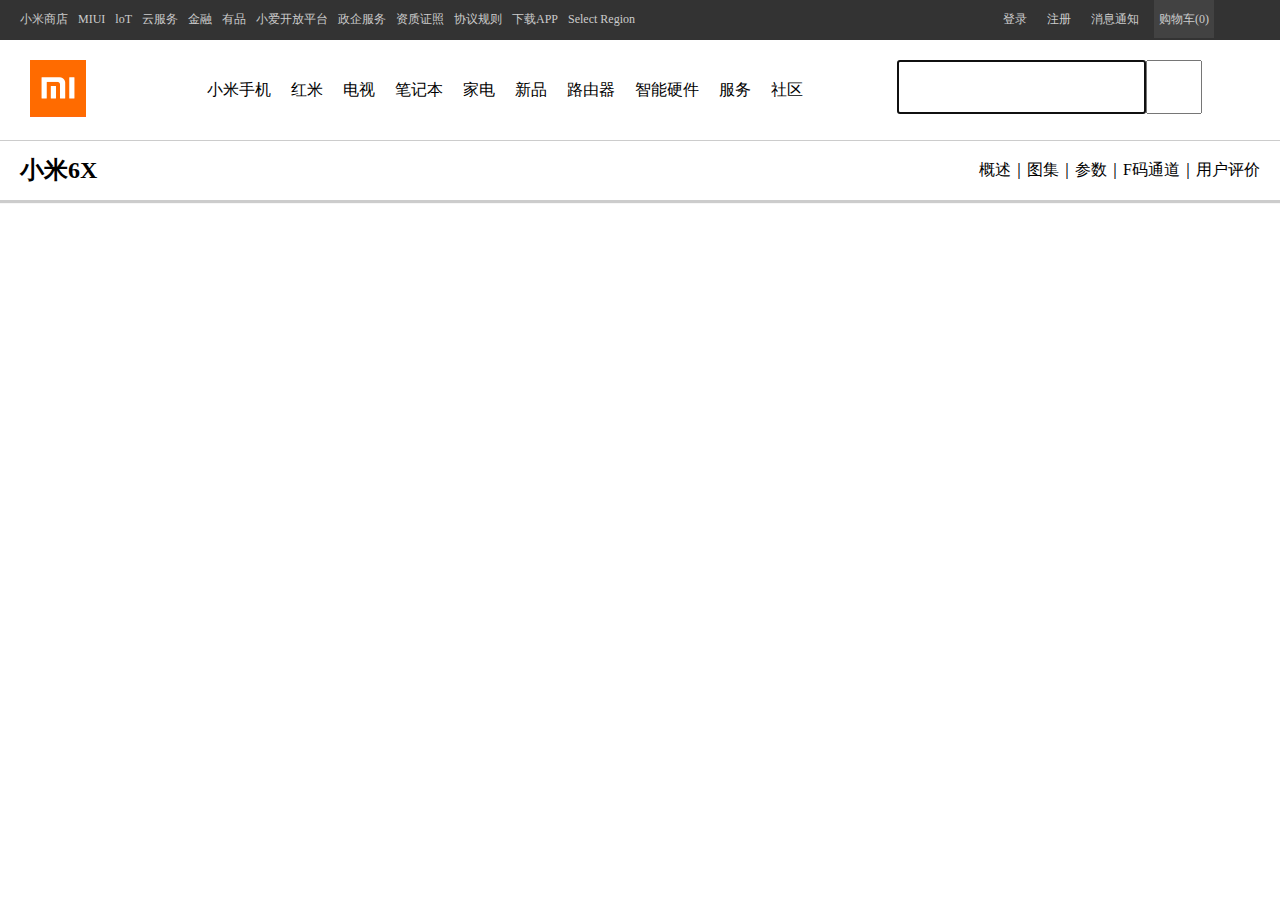
==== commodity.html @ 2d751a64 "传送" ====
<!DOCTYPE html>
<html lang="en">

<head>
    <meta charset="UTF-8">
    <meta name="viewport" content="width=device-width, initial-scale=1.0">
    <meta http-equiv="X-UA-Compatible" content="ie=edge">
    <link rel="stylesheet" href="css/commodity.css">
    <title>Document</title>
</head>

<body>
        <div class="box0">
        <div class="box1">
            <div class="box1 box-1">
                <ul class="list1">
                    <li>小米商店</li>
                    <li>MIUI</li>
                    <li>loT</li>
                    <li>云服务</li>
                    <li>金融</li>
                    <li>有品</li>
                    <li>小爱开放平台</li>
                    <li>政企服务</li>
                    <li>资质证照</li>
                    <li>协议规则</li>
                    <li>下载APP</li>
                    <li>Select Region</li>
                </ul>
            </div>
            <div class="box1 box-2">
                <ul id="list2">
                    <li>登录</li>
                    <li>注册</li>
                    <li>消息通知</li>
                    <li>购物车(0)</li>
                </ul>
            </div>
        </div>
        <div class="box2">
            <div class="box2 box2-1">
                <img src="image/home/logo-footer.png" alt="">
            </div>
            <div class="box2 box2-2">
                <ul id="list1">
                    <li>小米手机</li>
                    <li>红米</li>
                    <li>电视</li>
                    <li>笔记本</li>
                    <li>家电</li>
                    <li>新品</li>
                    <li>路由器</li>
                    <li>智能硬件</li>
                    <li>服务</li>
                    <li>社区</li>
                </ul>
            </div>
            <div class="box2 box2-3">
                <form action="">
                    <input type="text" class="box2 box2-3 inp1" autofocus="autofocus">
                    <input type="text" class="box2 box2-3 inp2">
                </form>
            </div>
            </div>
        <div class="box3">
            <div class="box3-1">
                <h2>小米6X</h2>
            </div>
            <ul class="list3">
                <li>概述</li>
                <li>｜</li>
                <li>图集</li>
                <li>｜</li>
                <li>参数</li>
                <li>｜</li>
                <li>F码通道</li>
                <li>｜</li>
                <li>用户评价</li>
            </ul>
        </div>
</body>

</html>
---- css/commodity.css ----
* {
    margin: 0;
    padding: 0;
}

ul li {
    list-style: none;
}

.box1 {
    width: 100%;
    height: 40px;
    background: #333;
    position: relative;
}

.box1 .box-1 {
    float: left;
    width: 981px;
}

.box1 .box-1 .list1 li {
    color: #ccc;
    float: left;
    line-height: 28px;
    padding: 5px;
    font-size: 12px;
}

.box1 .box-1 .list1 {
    padding-left: 15px;
}

.box1 .box-2 {
    float: right;
    width: 282px;
}

.box1 .box-2 #list2 li {
    float: left;
    color: #ccc;
    padding: 5px;
    line-height: 28px;
    font-size: 12px;
    margin-right: 10px;
}

.box1 .box-2 #list2 li:last-child {
    background: #424242;
}

.box2 {
    margin: auto;
    width: 1220px;
    height: 100px;
    position: relative;
    font-size: 0;
}

.box2 .box2-1 {
    float: left;
    width: 57px;
    height: 56px;
    margin-top: 20px;
}

.box2 .box2-2 {
    float: left;
    width: 650px;
    height: 100px;
    margin-left: 100px;
    font-size: 16px;
}

.box2 .box2-2 #list1 li {
    float: left;
    line-height: 100px;
    padding-left: 20px;
}

.box2 .box2-3 .inp1 {
    position: relative;
    width: 245px;
    height: 50px;
    margin-left: 60px;
    margin-top: 20px;
}

.box2 .box2-3 .inp2 {
    position: relative;
    width: 52px;
    height: 50px;
}
.box0{
    border-bottom:1px solid #ccc;
}
.box3{
    width: 100%;
    position: relative;
    float: left;
    height: 60px;
    border-bottom:0.5px  #ccc;
    box-shadow: #ccc 1px 2px 1px 1px;
}
.box3-1{
    height: 60px;
    float: left;
    line-height: 60px;
    margin-left: 20px;
}
.box3 .list3{
    margin-right: 20px;
    height: 60px;
    float: right;
}
.box3 .list3 li{
    float: left;
    line-height: 60px;
}
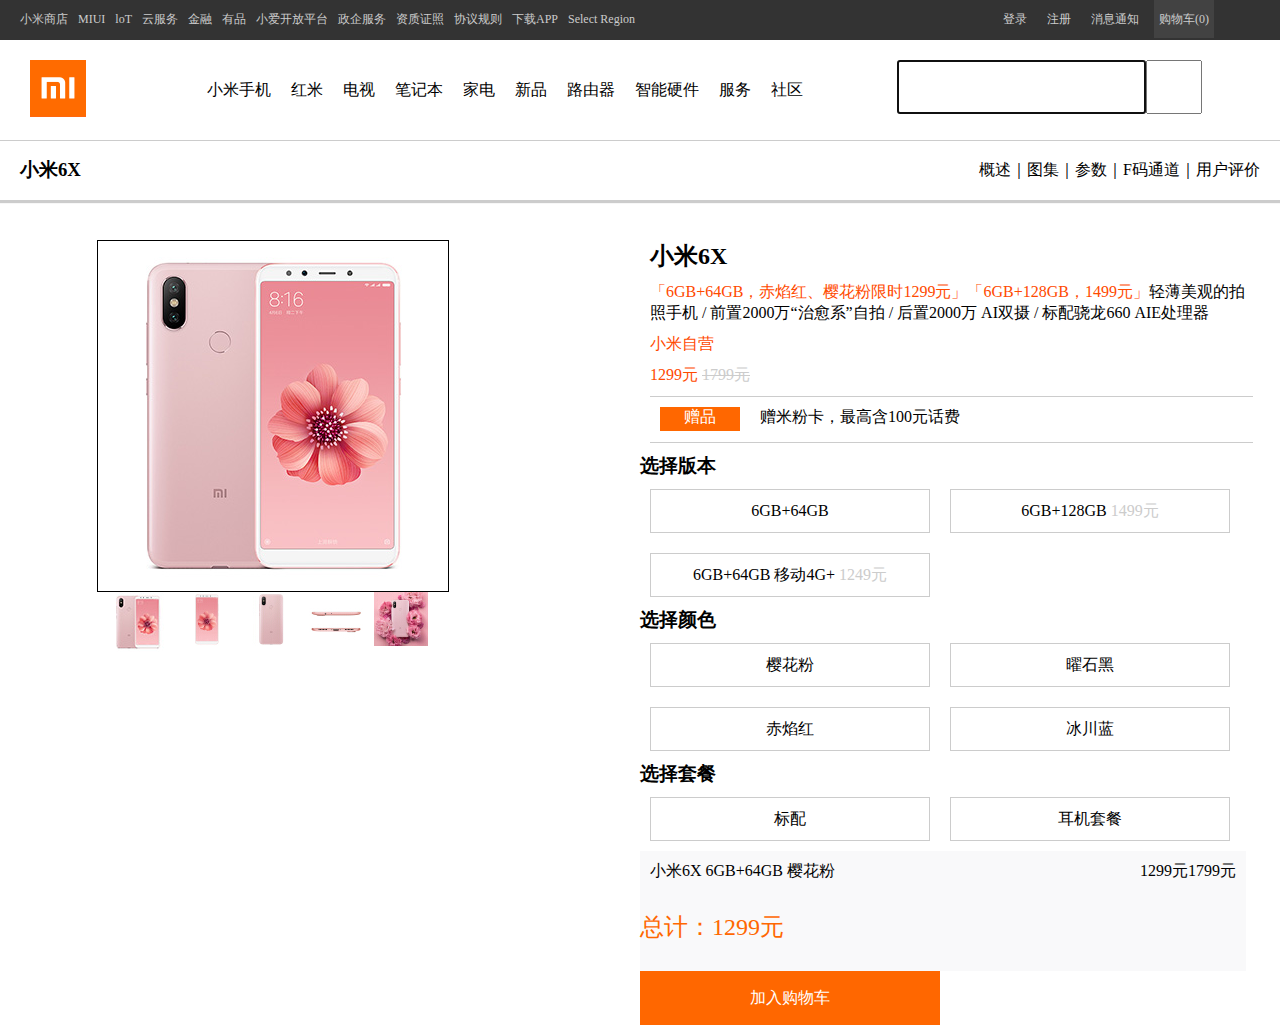
==== commit 2f79e76c: "传送" ====
--- a/commodity.html
+++ b/commodity.html
@@ -10,7 +10,7 @@
 </head>
 
 <body>
-        <div class="box0">
+    <div class="box0">
         <div class="box1">
             <div class="box1 box-1">
                 <ul class="list1">
@@ -61,10 +61,10 @@
                     <input type="text" class="box2 box2-3 inp2">
                 </form>
             </div>
-            </div>
+        </div>
         <div class="box3">
             <div class="box3-1">
-                <h2>小米6X</h2>
+                <h3>小米6X</h3>
             </div>
             <ul class="list3">
                 <li>概述</li>
@@ -78,6 +78,155 @@
                 <li>用户评价</li>
             </ul>
         </div>
+        <div class="box4">
+            <div id="box">
+                <div id="small">
+                    <!--小图区-->
+                    <img src="image/home/pms1.jpg" alt="" />
+                    <div id="mask"></div>
+                    <!--遮罩层-->
+                </div>
+                <div id="big">
+                    <!--大图区-->
+                    <img src="image/home/pms.jpg" alt="" id="bigImg" />
+                </div>
+            </div>
+            <div id="box6">
+                <div id="box1"><img src="image/home/pms2.jpg" alt=""></div>
+                <div id="box2"><img src="image/home/yhf1.jpg" alt=""></div>
+                <div id="box3"><img src="image/home/yhf2.jpg" alt=""></div>
+                <div id="box4"><img src="image/home/yhf3.jpg" alt=""></div>
+                <div id="box5"><img src="image/home/yhf4.jpg" alt=""></div>
+                <div class="box4-2"></div>
+            </div>
+        </div>
+        <div class="box5">
+            <div class="box5-1">
+                <ul class="list4">
+                    <li>
+                        <h2>小米6X</h2>
+                    </li>
+                    <li>
+                        <p>
+                            <font color="#ff4a00">「6GB+64GB，赤焰红、樱花粉限时1299元」「6GB+128GB，1499元」</font>轻薄美观的拍照手机 /
+                            前置2000万“治愈系”自拍 / 后置2000万 AI双摄 / 标配骁龙660 AIE处理器
+                        </p>
+                    </li>
+                    <li>
+                        <p>
+                            <font color="#ff4a00">小米自营</font>
+                        </p>
+                    </li>
+                    <li>
+                        <p>
+                            <font color="#ff4a00">1299元 </font>
+                            <font style="text-decoration: line-through;
+                            text-decoration-color: #ccc;
+                            color: #ccc;">1799元</font>
+                        </p>
+                    </li>
+                    <li class="list5">
+                        <div>
+                            <ul>
+                                <li>赠品</li>
+                                <li>赠米粉卡，最高含100元话费</li>
+                            </ul>
+                        </div>
+                    </li>
+                </ul>
+            </div>
+            <div class="box7">
+                <div class="box7-1">
+                    <h3>选择版本</h3>
+                    <ul class="list6">
+                        <li>
+                            6GB+64GB
+                        </li>
+                        <li>
+                            <p>6GB+128GB
+                                <font color="#ccc">1499元</font>
+                            </p>
+                        </li>
+                        <li>
+                            <p>6GB+64GB 移动4G+
+                                <font color="#ccc">1249元</font>
+                            </p>
+                        </li>
+                    </ul>
+                </div>
+                <div class="box7-2">
+                    <h3>选择颜色</h3>
+                    <ul class="list6">
+                        <li>
+                            樱花粉
+                        </li>
+                        <li>
+                            曜石黑
+                        </li>
+                        <li>
+                            赤焰红
+                        </li>
+                        <li>
+                            冰川蓝
+                        </li>
+                    </ul>
+                </div>
+                <div class="box7-3">
+                    <h3>选择套餐</h3>
+                    <ul class="list6">
+                        <li>
+                            标配
+                        </li>
+                        <li>
+                            耳机套餐
+                        </li>
+                    </ul>
+                </div>
+                <div class="box8">
+                    <div class="box8-1">
+                        <p style="float: left">小米6X 6GB+64GB 樱花粉</p>
+                        <p style="float: right">1299元<font>1799元</font>
+                        </p>
+                    </div>
+                    <div class="box8-2">总计：1299元</div>
+                </div>
+                <div class="box9">加入购物车</div>
+            </div>
+        </div>
+        <script src="public.js"></script>
+        <script>
+            $id("box").onmouseenter = function () {
+                $id("mask").style.display = "block";
+                $id("big").style.display = "block";
+            }
+            $id("box").onmouseleave = function () {
+                $id("mask").style.display = "none";
+                $id("big").style.display = "none";
+            }
+            $id("box").onmousemove = function (e) {
+                var e = e || event;
+                var sTop = document.documentElement.scrollTop;
+                var l = e.clientX - $id("box").offsetLeft - $id("mask").offsetWidth / 2;
+                var t = e.clientY - $id("box").offsetTop - $id("mask").offsetHeight - 110;
+                //console.log(t)
+                var maxL = $id("box").clientWidth - $id("mask").offsetWidth;
+                var maxT = $id("box").clientHeight - $id("mask").offsetHeight;
+                l = l < 0 ? 0 : (l > maxL ? maxL : l);
+                t = t < 0 ? 0 : (t > maxT ? maxT : t);
+
+                //console.log(t)
+
+                $id("mask").style.left = l + "px";
+                $id("mask").style.top = t + "px";
+
+                //大图显示：
+                // bigImgLeft / l = (大图的宽度-大图可视区宽度)/(小图宽度-mask的宽度) = 大图宽度/小图宽度 = 大图可视区宽度 / 小图可视区（mask）宽度
+
+
+                $id("bigImg").style.left = -l * ($id("bigImg").offsetWidth / $id("small").offsetWidth) + "px";
+                $id("bigImg").style.top = -t * ($id("bigImg").offsetHeight / $id("small").offsetHeight) + "px";
+            }
+        </script>
 </body>
 
 </html>--- a/css/commodity.css
+++ b/css/commodity.css
@@ -91,29 +91,162 @@
     width: 52px;
     height: 50px;
 }
-.box0{
-    border-bottom:1px solid #ccc;
-}
-.box3{
+
+.box0 {
+    border-bottom: 1px solid #ccc;
+}
+
+.box3 {
     width: 100%;
     position: relative;
     float: left;
     height: 60px;
-    border-bottom:0.5px  #ccc;
+    border-bottom: 0.5px #ccc;
     box-shadow: #ccc 1px 2px 1px 1px;
 }
-.box3-1{
+
+.box3-1 {
     height: 60px;
     float: left;
     line-height: 60px;
     margin-left: 20px;
 }
-.box3 .list3{
+
+.box3 .list3 {
     margin-right: 20px;
     height: 60px;
     float: right;
 }
-.box3 .list3 li{
+
+.box3 .list3 li {
     float: left;
     line-height: 60px;
+}
+.box4{
+    position: relative;
+    float: left;
+    width: 640px;
+    height: 489px;
+}
+#box {
+    margin-left: 97px;
+    margin-top: 40px;
+    width: 350px;
+    height: 350px;
+    border: 1px solid #000;
+    position: relative;
+}
+#box6{
+    margin-left: 97px;
+}
+#big {
+    width: 400px;
+    height: 400px;
+    border: 1px solid #000;
+    overflow: hidden;
+    position: absolute;
+    top: 0;
+    left: 360px;
+    display: none;
+    z-index: 999;
+}
+
+#mask {
+    width: 175px;
+    height: 175px;
+    background: paleturquoise;
+    position: absolute;
+    left: 0;
+    top: 0;
+    opacity: 0.3;
+    display: none;
+    cursor: move;
+}
+
+#small {
+    position: relative;
+}
+
+#bigImg {
+    position: absolute;
+    left: 0;
+    top: 0;
+}
+
+#box1,
+#box2,
+#box3,
+#box4,
+#box5 {
+    position: relative;
+    float: left;
+    cursor: pointer;
+    margin-left: 11px;
+}
+.box5{
+    margin-top: 30px;
+    width: 623px;
+    position: relative;
+    float: left;
+}
+.box5 .list4 li{
+margin: 10px;
+}
+.box5-1 .list4 .list5 li{
+    float: left;
+}
+.box5-1 .list4 .list5 li:first-child{
+width: 80px;
+height: 24px;
+background: #ff6700;
+color: white;
+text-align: center;
+}
+
+.box5-1 .list4 .list5 div{
+    height: 45px;
+    border-bottom: 1px solid #ccc;
+    border-top: 1px solid #ccc;
+}
+.box7 .list6 li{
+    border: 0.5px solid #ccc;
+    width: 278px;
+    height: 42px;
+    float: left;
+    margin: 10px;
+    text-align: center;
+    line-height: 42px;
+}
+.box7-1,.box7-2,.box7-3{
+    position: relative;
+    float: left;
+}
+.box8{
+    position: relative;
+    float: left;
+    width: 606px;
+    height: 120px;
+    background: #f9f9fa;
+}
+.box8 .box8-2{
+    position: relative;
+    float: left;
+    color: #ff6700;
+    font-size: 24px;
+    margin-top: 20px;
+}
+.box8 .box8-1{
+    height: 20px;
+    margin: 10px;
+}
+.box9{
+    position: relative;
+    float: left;
+    width: 300px;
+    height: 54px;
+    background: #ff6700;
+    border-color: #ff6700;
+    color: #fff;
+    text-align: center;
+    line-height:54px; 
 }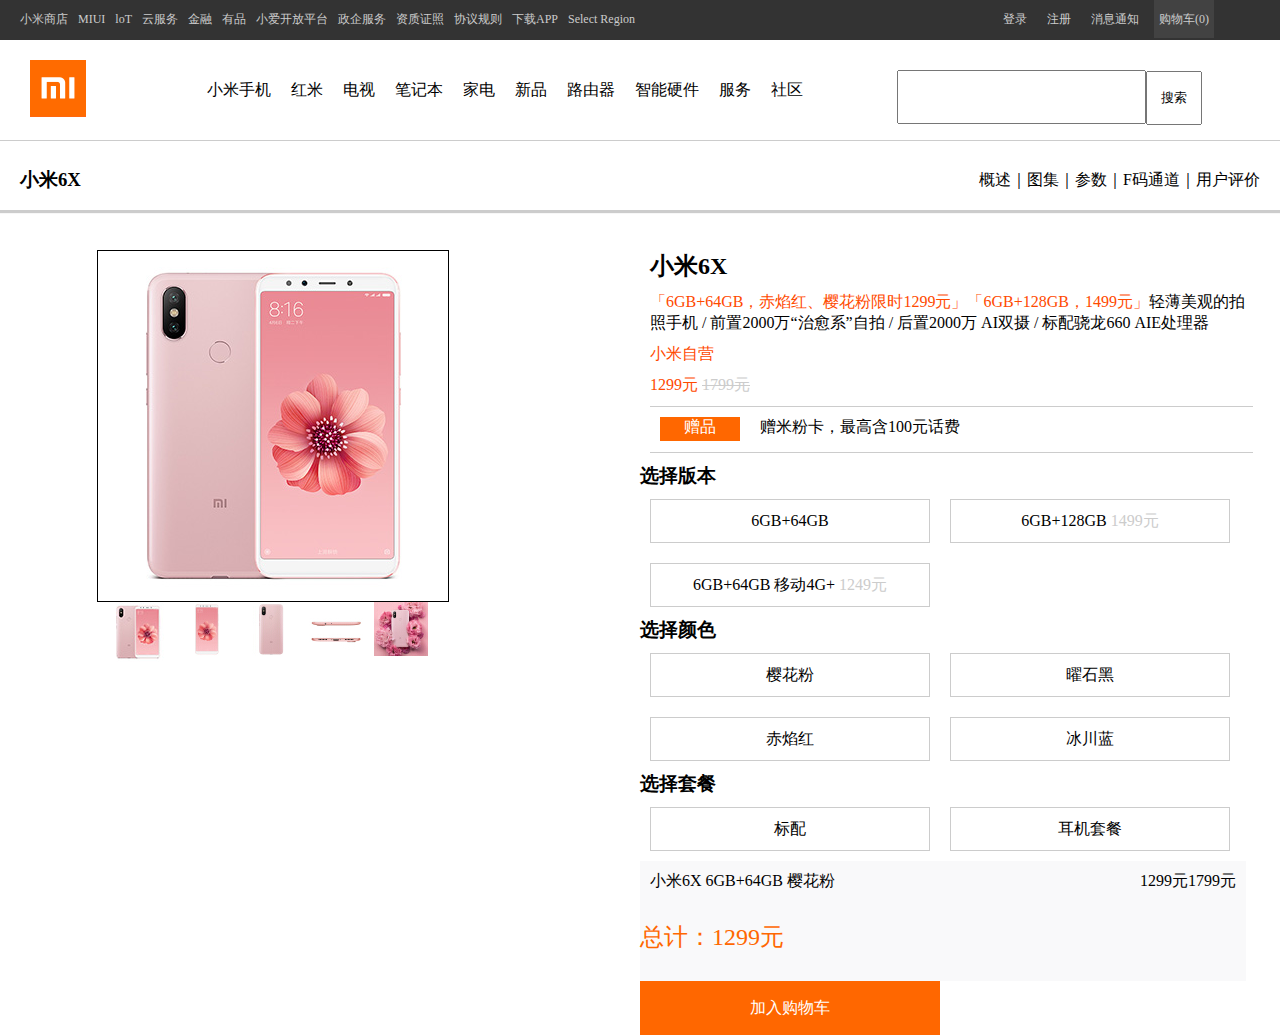
==== commit 45c64f20: "传送" ====
--- a/commodity.html
+++ b/commodity.html
@@ -33,13 +33,13 @@
                     <li>登录</li>
                     <li>注册</li>
                     <li>消息通知</li>
-                    <li>购物车(0)</li>
+                    <li id="cart">购物车<span id="cartGoodsNum">(0)</span></li>
                 </ul>
             </div>
         </div>
         <div class="box2">
-            <div class="box2 box2-1">
-                <img src="image/home/logo-footer.png" alt="">
+            <div class="box2-1" >
+                <a id="home"><img src="image/home/logo-footer.png" alt=""></a>
             </div>
             <div class="box2 box2-2">
                 <ul id="list1">
@@ -56,10 +56,8 @@
                 </ul>
             </div>
             <div class="box2 box2-3">
-                <form action="">
-                    <input type="text" class="box2 box2-3 inp1" autofocus="autofocus">
-                    <input type="text" class="box2 box2-3 inp2">
-                </form>
+                <input type="text">
+                <input type="text" value="搜索" style="text-align: center">
             </div>
         </div>
         <div class="box3">
@@ -81,13 +79,10 @@
         <div class="box4">
             <div id="box">
                 <div id="small">
-                    <!--小图区-->
                     <img src="image/home/pms1.jpg" alt="" />
                     <div id="mask"></div>
-                    <!--遮罩层-->
                 </div>
                 <div id="big">
-                    <!--大图区-->
                     <img src="image/home/pms.jpg" alt="" id="bigImg" />
                 </div>
             </div>
@@ -194,6 +189,7 @@
             </div>
         </div>
         <script src="public.js"></script>
+        <script src="js/jquery.min.js"></script>
         <script>
             $id("box").onmouseenter = function () {
                 $id("mask").style.display = "block";
@@ -208,24 +204,27 @@
                 var sTop = document.documentElement.scrollTop;
                 var l = e.clientX - $id("box").offsetLeft - $id("mask").offsetWidth / 2;
                 var t = e.clientY - $id("box").offsetTop - $id("mask").offsetHeight - 110;
-                //console.log(t)
                 var maxL = $id("box").clientWidth - $id("mask").offsetWidth;
                 var maxT = $id("box").clientHeight - $id("mask").offsetHeight;
                 l = l < 0 ? 0 : (l > maxL ? maxL : l);
                 t = t < 0 ? 0 : (t > maxT ? maxT : t);
 
-                //console.log(t)
 
                 $id("mask").style.left = l + "px";
                 $id("mask").style.top = t + "px";
 
-                //大图显示：
-                // bigImgLeft / l = (大图的宽度-大图可视区宽度)/(小图宽度-mask的宽度) = 大图宽度/小图宽度 = 大图可视区宽度 / 小图可视区（mask）宽度
 
 
                 $id("bigImg").style.left = -l * ($id("bigImg").offsetWidth / $id("small").offsetWidth) + "px";
                 $id("bigImg").style.top = -t * ($id("bigImg").offsetHeight / $id("small").offsetHeight) + "px";
             }
+            $("#cart").click(function () {
+                location.href = 'shopcar.html';
+            });
+            $("#home").click(function () {
+                location.href = 'home.html';
+            });
+            
         </script>
 </body>
 
--- a/css/commodity.css
+++ b/css/commodity.css
@@ -43,6 +43,7 @@
     line-height: 28px;
     font-size: 12px;
     margin-right: 10px;
+    cursor: pointer;
 }
 
 .box1 .box-2 #list2 li:last-child {
@@ -62,6 +63,7 @@
     width: 57px;
     height: 56px;
     margin-top: 20px;
+    cursor: pointer;
 }
 
 .box2 .box2-2 {
@@ -78,7 +80,13 @@
     padding-left: 20px;
 }
 
-.box2 .box2-3 .inp1 {
+.box2 .box2-3{
+    width: 400px;
+    position: relative;
+    float: left;
+    margin-top: 10px;
+}
+.box2 .box2-3 input:first-child{
     position: relative;
     width: 245px;
     height: 50px;
@@ -86,7 +94,7 @@
     margin-top: 20px;
 }
 
-.box2 .box2-3 .inp2 {
+.box2 .box2-3 input:last-child {
     position: relative;
     width: 52px;
     height: 50px;
@@ -249,4 +257,5 @@
     color: #fff;
     text-align: center;
     line-height:54px; 
+    cursor: pointer;
 }